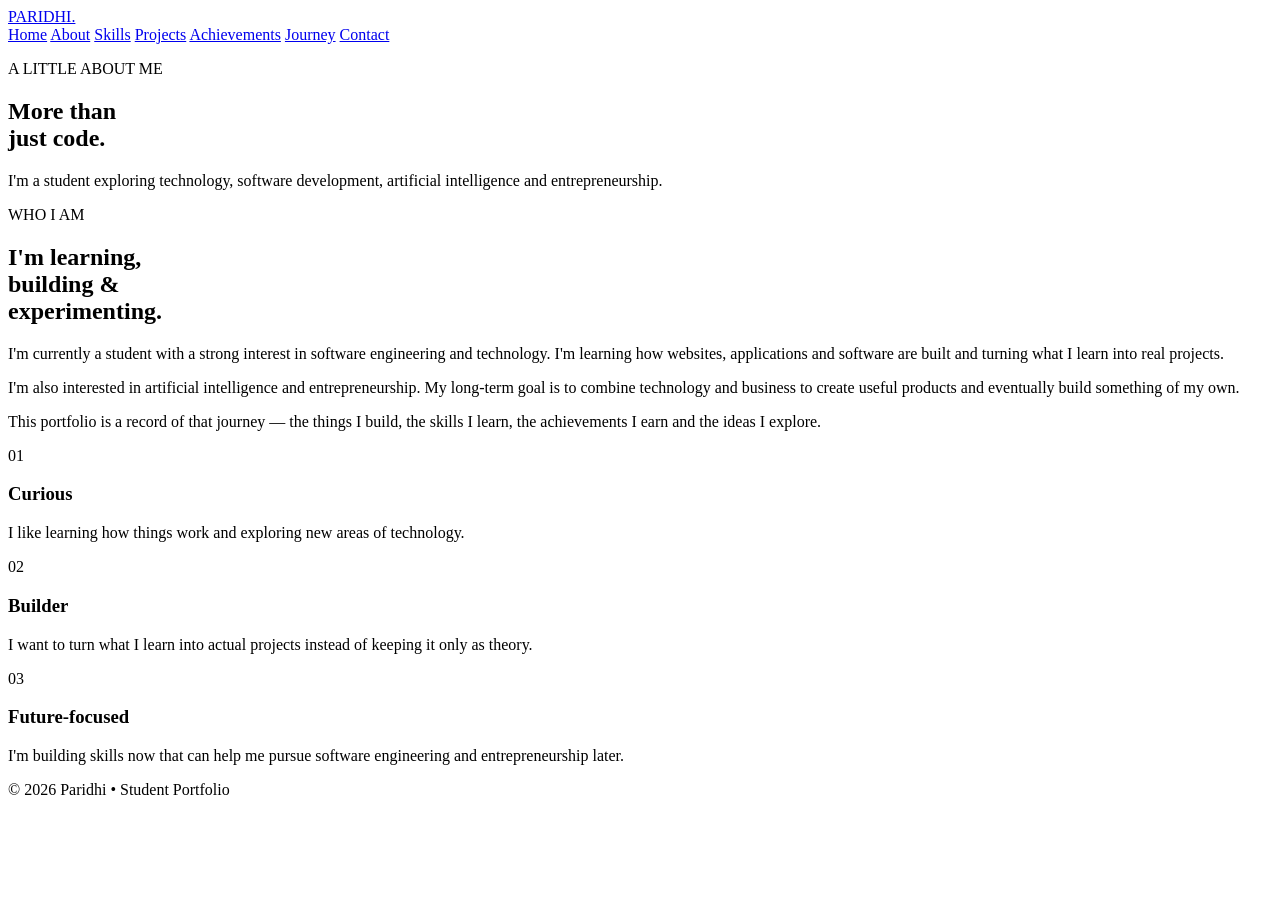
==== about.html @ 1aee1383 "Add files via upload" ====
<!DOCTYPE html>
<html lang="en">
<head>
    <meta charset="UTF-8">
    <meta name="viewport" content="width=device-width, initial-scale=1.0">

    <title>About | Paridhi</title>

    <link rel="stylesheet" href="css/style.css">
</head>

<body>

<header>
    <nav>
        <a href="index.html" class="logo">PARIDHI.</a>

        <div class="nav-links">
            <a href="index.html">Home</a>
            <a href="about.html">About</a>
            <a href="skills.html">Skills</a>
            <a href="projects.html">Projects</a>
            <a href="achievements.html">Achievements</a>
            <a href="journey.html">Journey</a>
            <a href="contact.html">Contact</a>
        </div>
    </nav>
</header>

<main>

    <section class="page-hero">
        <p class="eyebrow">A LITTLE ABOUT ME</p>

        <h1>
            More than<br>
            <span>just code.</span>
        </h1>

        <p>
            I'm a student exploring technology, software development,
            artificial intelligence and entrepreneurship.
        </p>
    </section>


    <section class="about-content">

        <div class="about-intro">
            <p class="about-label">WHO I AM</p>

            <h2>
                I'm learning,<br>
                building &amp;<br>
                experimenting.
            </h2>
        </div>

        <div class="about-text">

            <p>
                I'm currently a student with a strong interest in
                software engineering and technology. I'm learning
                how websites, applications and software are built
                and turning what I learn into real projects.
            </p>

            <p>
                I'm also interested in artificial intelligence and
                entrepreneurship. My long-term goal is to combine
                technology and business to create useful products
                and eventually build something of my own.
            </p>

            <p>
                This portfolio is a record of that journey —
                the things I build, the skills I learn, the
                achievements I earn and the ideas I explore.
            </p>

        </div>

    </section>


    <section class="about-values">

        <div class="value-card">
            <span>01</span>
            <h3>Curious</h3>
            <p>
                I like learning how things work and exploring
                new areas of technology.
            </p>
        </div>

        <div class="value-card">
            <span>02</span>
            <h3>Builder</h3>
            <p>
                I want to turn what I learn into actual projects
                instead of keeping it only as theory.
            </p>
        </div>

        <div class="value-card">
            <span>03</span>
            <h3>Future-focused</h3>
            <p>
                I'm building skills now that can help me pursue
                software engineering and entrepreneurship later.
            </p>
        </div>

    </section>

</main>


<footer>
    <p>© 2026 Paridhi • Student Portfolio</p>
</footer>

<script src="js/script.js"></script>

</body>
</html>
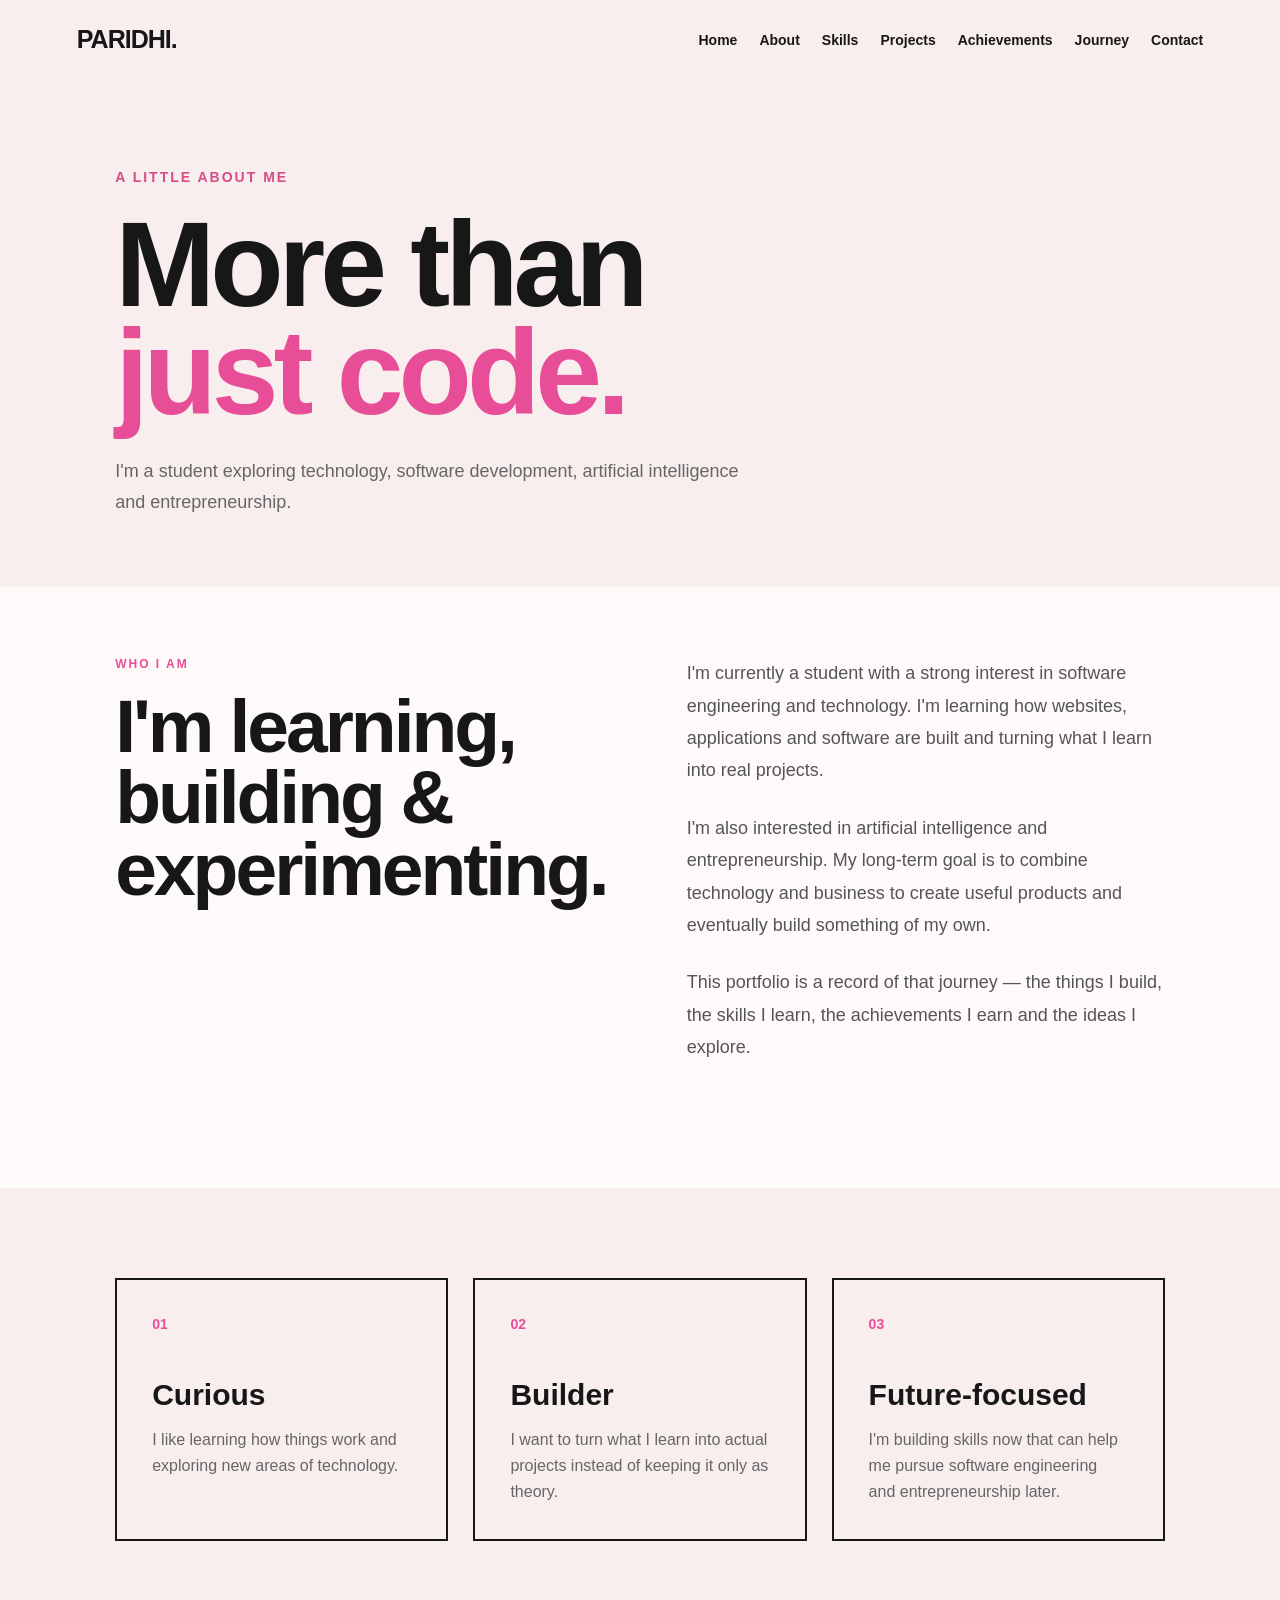
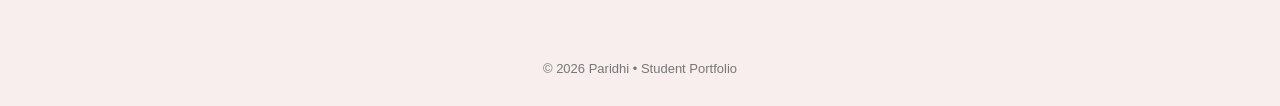
==== commit 77c676de: "Fix stylesheet link path in about.html" ====
--- a/about.html
+++ b/about.html
@@ -6,7 +6,7 @@
 
     <title>About | Paridhi</title>
 
-    <link rel="stylesheet" href="css/style.css">
+    <link rel="stylesheet" href="style.css">
 </head>
 
 <body>
@@ -124,4 +124,4 @@
 <script src="js/script.js"></script>
 
 </body>
-</html>+</html>
--- a/style.css
+++ b/style.css
@@ -0,0 +1,672 @@
+* {
+    margin: 0;
+    padding: 0;
+    box-sizing: border-box;
+}
+
+html {
+    scroll-behavior: smooth;
+}
+
+body {
+    font-family: Arial, sans-serif;
+    background: #f8eeee;
+    color: #171717;
+    min-height: 100vh;
+    overflow-x: hidden;
+}
+
+/* ---------- NAVIGATION ---------- */
+
+header {
+    padding: 25px 6%;
+    position: relative;
+    z-index: 10;
+}
+
+nav {
+    display: flex;
+    justify-content: space-between;
+    align-items: center;
+    gap: 30px;
+}
+
+.logo {
+    color: #171717;
+    text-decoration: none;
+    font-size: 25px;
+    font-weight: 900;
+    letter-spacing: -1px;
+}
+
+.nav-links {
+    display: flex;
+    gap: 22px;
+    flex-wrap: wrap;
+    justify-content: flex-end;
+}
+
+.nav-links a {
+    color: #171717;
+    text-decoration: none;
+    font-size: 14px;
+    font-weight: 600;
+    transition: 0.25s ease;
+}
+
+.nav-links a:hover {
+    color: #e84d98;
+}
+
+/* ---------- HERO ---------- */
+
+.hero {
+    min-height: 78vh;
+    padding: 80px 9% 100px;
+    display: flex;
+    flex-direction: column;
+    justify-content: center;
+    position: relative;
+}
+
+/* Decorative shapes */
+
+.hero::before {
+    content: "✦";
+    position: absolute;
+    top: 12%;
+    right: 10%;
+    font-size: 80px;
+    color: #e84d98;
+    transform: rotate(15deg);
+    opacity: 0.8;
+}
+
+.hero::after {
+    content: "〰";
+    position: absolute;
+    bottom: 12%;
+    right: 14%;
+    font-size: 80px;
+    color: #171717;
+    transform: rotate(-10deg);
+}
+
+/* Small introduction */
+
+.eyebrow {
+    color: #d94c8d;
+    font-size: 13px;
+    font-weight: 800;
+    letter-spacing: 2px;
+    margin-bottom: 25px;
+}
+
+/* Main heading */
+
+.hero h1 {
+    max-width: 1000px;
+    font-size: clamp(60px, 11vw, 130px);
+    line-height: 0.9;
+    letter-spacing: -6px;
+    margin-bottom: 35px;
+}
+
+.hero h1 span {
+    color: #e84d98;
+}
+
+/* Description */
+
+.hero-text {
+    max-width: 650px;
+    font-size: 18px;
+    line-height: 1.7;
+    color: #555;
+    margin-bottom: 35px;
+}
+
+/* ---------- BUTTONS ---------- */
+
+.hero-buttons {
+    display: flex;
+    gap: 15px;
+    flex-wrap: wrap;
+}
+
+.button {
+    display: inline-block;
+    padding: 15px 25px;
+    border-radius: 50px;
+    background: #e84d98;
+    color: white;
+    text-decoration: none;
+    font-weight: 700;
+    border: 2px solid #e84d98;
+    transition: 0.3s ease;
+}
+
+.button:hover {
+    transform: translateY(-5px) rotate(-1deg);
+    box-shadow: 6px 6px 0 #171717;
+}
+
+.button.secondary {
+    background: transparent;
+    color: #171717;
+    border-color: #171717;
+}
+
+.button.secondary:hover {
+    background: #171717;
+    color: white;
+    box-shadow: 6px 6px 0 #e84d98;
+}
+
+/* ---------- FOOTER ---------- */
+
+footer {
+    text-align: center;
+    padding: 30px;
+    font-size: 13px;
+    color: #777;
+}
+
+/* ---------- MOBILE ---------- */
+
+@media (max-width: 800px) {
+
+    header {
+        padding: 20px 6%;
+    }
+
+    nav {
+        align-items: flex-start;
+        flex-direction: column;
+    }
+
+    .nav-links {
+        gap: 12px;
+    }
+
+    .nav-links a {
+        font-size: 12px;
+    }
+
+    .hero {
+        padding: 70px 7%;
+    }
+
+    .hero h1 {
+        font-size: clamp(55px, 16vw, 90px);
+        letter-spacing: -4px;
+    }
+
+    .hero-text {
+        font-size: 16px;
+    }
+
+    .hero::before {
+        top: 20%;
+        right: 5%;
+        font-size: 50px;
+    }
+
+    .hero::after {
+        display: none;
+    }
+}
+/* ---------- FEATURED PROJECTS ---------- */
+
+.featured-projects {
+    padding: 100px 9%;
+    background: #fffafa;
+}
+
+.section-heading {
+    max-width: 700px;
+    margin-bottom: 50px;
+}
+
+.section-heading h2 {
+    font-size: clamp(45px, 7vw, 80px);
+    line-height: 1;
+    letter-spacing: -3px;
+    margin: 10px 0 20px;
+}
+
+.section-heading h2 span {
+    color: #e84d98;
+}
+
+.section-heading > p:last-child {
+    color: #666;
+    line-height: 1.7;
+    font-size: 17px;
+}
+
+.project-grid {
+    display: grid;
+    grid-template-columns: repeat(3, 1fr);
+    gap: 25px;
+}
+
+.project-card {
+    border: 2px solid #171717;
+    padding: 30px;
+    min-height: 330px;
+    display: flex;
+    flex-direction: column;
+    transition: 0.3s ease;
+    background: #f8eeee;
+}
+
+.project-card:hover {
+    transform: translateY(-8px);
+    box-shadow: 8px 8px 0 #e84d98;
+}
+
+.project-number {
+    color: #e84d98;
+    font-weight: 800;
+    margin-bottom: 50px;
+}
+
+.project-card h3 {
+    font-size: 27px;
+    margin-bottom: 15px;
+}
+
+.project-card p {
+    color: #666;
+    line-height: 1.6;
+    margin-bottom: 20px;
+}
+
+.project-tags {
+    display: flex;
+    flex-wrap: wrap;
+    gap: 8px;
+    margin-top: auto;
+    margin-bottom: 20px;
+}
+
+.project-tags span {
+    padding: 6px 12px;
+    border-radius: 20px;
+    background: #e84d98;
+    color: white;
+    font-size: 12px;
+    font-weight: 700;
+}
+
+.project-card a {
+    color: #171717;
+    font-weight: 800;
+    text-decoration: none;
+}
+
+.project-card a:hover {
+    color: #e84d98;
+}
+
+/* Mobile projects */
+
+@media (max-width: 900px) {
+    .project-grid {
+        grid-template-columns: 1fr;
+    }
+
+    .featured-projects {
+        padding: 70px 7%;
+    }
+}
+/* ---------- PROJECTS PAGE ---------- */
+
+.page-hero {
+    padding: 90px 9% 70px;
+    position: relative;
+}
+
+.page-hero h1 {
+    font-size: clamp(65px, 10vw, 120px);
+    line-height: 0.9;
+    letter-spacing: -5px;
+    margin: 20px 0 30px;
+}
+
+.page-hero h1 span {
+    color: #e84d98;
+}
+
+.page-hero > p:last-child {
+    max-width: 650px;
+    color: #666;
+    font-size: 18px;
+    line-height: 1.7;
+}
+
+.all-projects {
+    padding: 20px 9% 100px;
+    display: flex;
+    flex-direction: column;
+    gap: 30px;
+}
+
+.big-project-card {
+    background: #fffafa;
+    border: 2px solid #171717;
+    padding: 40px;
+    display: grid;
+    grid-template-columns: 100px 1fr;
+    gap: 30px;
+    transition: 0.3s ease;
+}
+
+.big-project-card:hover {
+    transform: translateX(8px);
+    box-shadow: 8px 8px 0 #e84d98;
+}
+
+.big-project-card .project-number {
+    font-size: 25px;
+    color: #e84d98;
+    font-weight: 900;
+}
+
+.project-type {
+    color: #d94c8d;
+    font-size: 12px;
+    font-weight: 800;
+    letter-spacing: 2px;
+    margin-bottom: 12px;
+}
+
+.big-project-card h2 {
+    font-size: clamp(35px, 5vw, 60px);
+    letter-spacing: -2px;
+    margin-bottom: 15px;
+}
+
+.big-project-card > div:last-child > p:not(.project-type) {
+    max-width: 700px;
+    color: #666;
+    line-height: 1.7;
+    margin-bottom: 20px;
+}
+
+.project-links {
+    display: flex;
+    gap: 25px;
+    margin-top: 25px;
+}
+
+.project-links a {
+    color: #171717;
+    font-weight: 800;
+    text-decoration: none;
+}
+
+.project-links a:hover {
+    color: #e84d98;
+}
+
+/* ---------- PROJECTS MOBILE ---------- */
+
+@media (max-width: 700px) {
+
+    .page-hero {
+        padding: 60px 7% 50px;
+    }
+
+    .page-hero h1 {
+        font-size: 65px;
+        letter-spacing: -4px;
+    }
+
+    .all-projects {
+        padding: 10px 7% 70px;
+    }
+
+    .big-project-card {
+        grid-template-columns: 1fr;
+        padding: 25px;
+        gap: 10px;
+    }
+
+    .big-project-card .project-number {
+        margin-bottom: 20px;
+    }
+
+    .project-links {
+        flex-direction: column;
+        gap: 12px;
+    }
+}
+/* ---------- ABOUT PAGE ---------- */
+
+.about-content {
+    padding: 70px 9% 100px;
+    display: grid;
+    grid-template-columns: 0.8fr 1.2fr;
+    gap: 80px;
+    background: #fffafa;
+}
+
+.about-label {
+    color: #e84d98;
+    font-size: 12px;
+    font-weight: 800;
+    letter-spacing: 2px;
+    margin-bottom: 20px;
+}
+
+.about-intro h2 {
+    font-size: clamp(45px, 6vw, 75px);
+    line-height: 0.95;
+    letter-spacing: -3px;
+}
+
+.about-text {
+    max-width: 650px;
+}
+
+.about-text p {
+    color: #555;
+    font-size: 18px;
+    line-height: 1.8;
+    margin-bottom: 25px;
+}
+
+.about-values {
+    padding: 90px 9%;
+    display: grid;
+    grid-template-columns: repeat(3, 1fr);
+    gap: 25px;
+}
+
+.value-card {
+    border: 2px solid #171717;
+    padding: 35px;
+    background: #f8eeee;
+    transition: 0.3s ease;
+}
+
+.value-card:hover {
+    transform: translateY(-8px);
+    box-shadow: 8px 8px 0 #e84d98;
+}
+
+.value-card span {
+    color: #e84d98;
+    font-weight: 900;
+    font-size: 14px;
+}
+
+.value-card h3 {
+    font-size: 30px;
+    margin: 45px 0 15px;
+}
+
+.value-card p {
+    color: #666;
+    line-height: 1.6;
+}
+
+/* ---------- ABOUT MOBILE ---------- */
+
+@media (max-width: 800px) {
+
+    .about-content {
+        grid-template-columns: 1fr;
+        gap: 40px;
+        padding: 60px 7%;
+    }
+
+    .about-values {
+        grid-template-columns: 1fr;
+        padding: 60px 7%;
+    }
+
+    .about-text p {
+        font-size: 16px;
+    }
+}
+/* ---------- SKILLS PAGE ---------- */
+
+.skills-section {
+    padding: 50px 9% 100px;
+    background: #fffafa;
+}
+
+.skill-category {
+    padding: 55px 0;
+    border-top: 2px solid #171717;
+}
+
+.skill-label {
+    color: #e84d98;
+    font-size: 12px;
+    font-weight: 800;
+    letter-spacing: 2px;
+    margin-bottom: 20px;
+}
+
+.skill-category h2 {
+    font-size: clamp(35px, 5vw, 60px);
+    letter-spacing: -2px;
+    margin-bottom: 35px;
+}
+
+.skill-list {
+    display: grid;
+    grid-template-columns: repeat(2, 1fr);
+    gap: 15px;
+}
+
+.skill-item {
+    padding: 22px 25px;
+    border: 2px solid #171717;
+    display: flex;
+    justify-content: space-between;
+    align-items: center;
+    background: #f8eeee;
+    transition: 0.3s ease;
+}
+
+.skill-item:hover {
+    transform: translateX(8px);
+    box-shadow: 6px 6px 0 #e84d98;
+}
+
+.skill-item span {
+    font-size: 18px;
+    font-weight: 700;
+}
+
+.skill-item small {
+    color: #e84d98;
+    font-weight: 700;
+    font-size: 12px;
+    text-transform: uppercase;
+}
+
+/* ---------- SKILLS MOBILE ---------- */
+
+@media (max-width: 700px) {
+
+    .skills-section {
+        padding: 30px 7% 70px;
+    }
+
+    .skill-list {
+        grid-template-columns: 1fr;
+    }
+
+    .skill-item {
+        padding: 18px;
+    }
+}
+/* Achievements Page */
+
+.page {
+    padding: 90px 8%;
+}
+
+.eyebrow {
+    color: #d94b8a;
+    font-weight: 600;
+    letter-spacing: 2px;
+    font-size: 14px;
+}
+
+.page h1 {
+    font-size: 64px;
+    line-height: 1;
+    margin: 25px 0;
+}
+
+.page h1 span {
+    color: #e34b91;
+}
+
+.intro {
+    max-width: 650px;
+    font-size: 18px;
+    line-height: 1.7;
+    color: #555;
+    margin-bottom: 60px;
+}
+
+.achievements {
+    display: grid;
+    gap: 25px;
+}
+
+.achievement-card {
+    border-top: 1px solid #ddd;
+    padding: 30px 0;
+}
+
+.number {
+    color: #e34b91;
+    font-size: 14px;
+    font-weight: 600;
+}
+
+.category {
+    font-size: 13px;
+    letter-spacing: 1.5px;
+    margin-top: 15px;
+}
+
+.achievement-card h2 {
+    font-size: 28px;
+    margin: 10px 0;
+}
+
+.achievement-card p:last-child {
+    color: #666;
+    font-size: 16px;
+    line-height: 1.6;
+}
